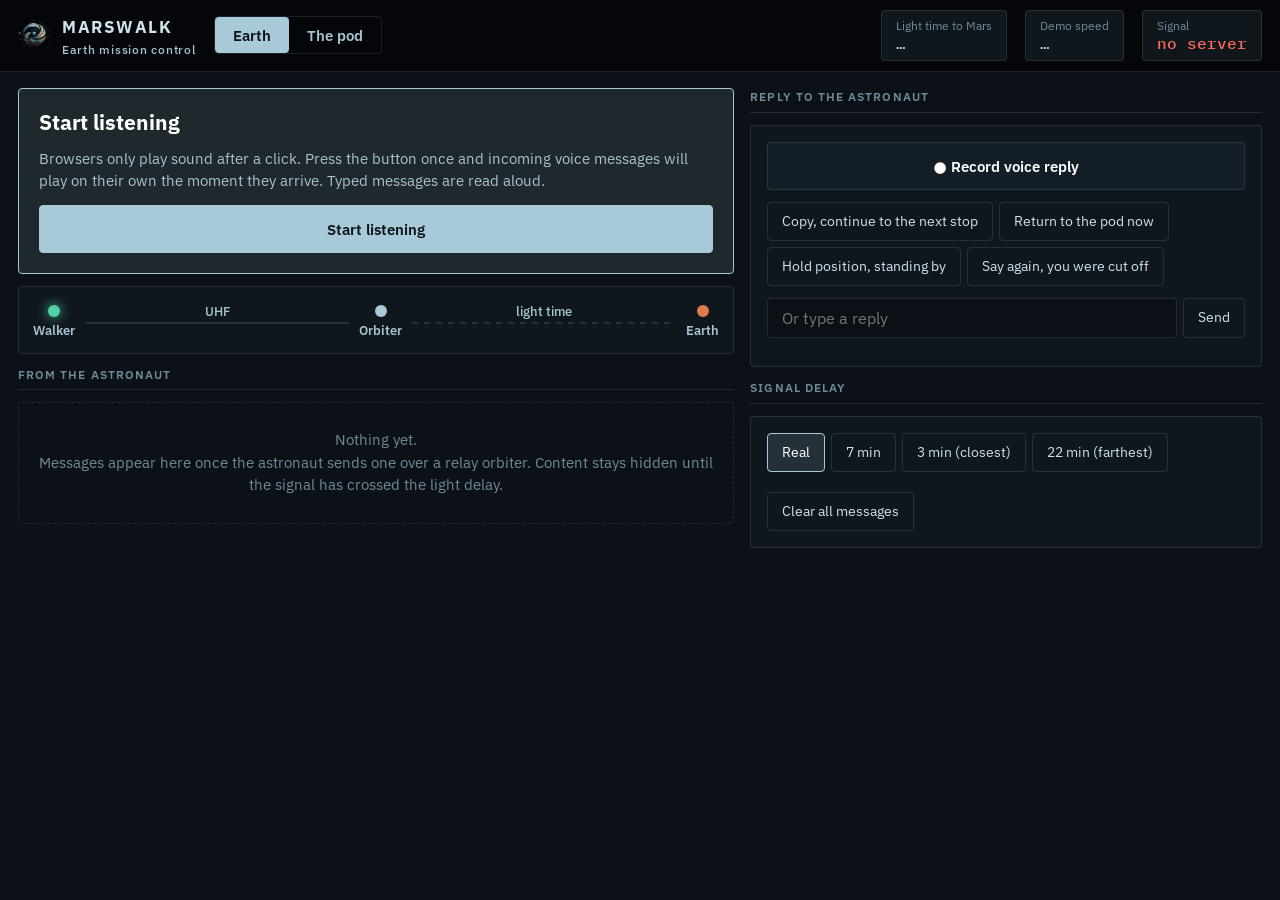
==== web/control.html @ 7aa5c260 "Add relay radio, NASA-style UI redesign, realistic 3D, branding - Radio relay with Earth light delay" ====
<!doctype html>
<html lang="en">
<head>
<meta charset="utf-8">
<meta name="viewport" content="width=device-width,initial-scale=1,viewport-fit=cover">
<meta name="theme-color" content="#0c1217">
<link rel="icon" type="image/png" href="img/brand/logo-64.png">
<title>Marswalk · Mission control</title>
<link rel="preconnect" href="https://fonts.googleapis.com">
<link rel="preconnect" href="https://fonts.gstatic.com" crossorigin>
<link rel="stylesheet" href="https://fonts.googleapis.com/css2?family=IBM+Plex+Sans:wght@400;500;600;700&family=IBM+Plex+Mono:wght@400;500&family=Cairo:wght@400;600&display=swap">
<style>
:root { --space: #0b1116; --panel: #0f171d; --card: #141e26; --line: rgba(168, 201, 215, 0.14); --ink: #FFFFFF; --text: #d0e2ea; --dim: #a8c3d1; --faint: #6f8a9a;
  --dust: #a8c9d7; --dusk: #a8c9d7; --blue: #a8c9d7; --nasa-blue: rgba(168, 201, 215, 0.17); --red: #f2674f; --ok: #4fd1a5; --bad: #ff6a5a; --warn: #ffb84d;
  --f-display: "IBM Plex Sans", "Cairo", "Segoe UI", system-ui, sans-serif; --f-body: "IBM Plex Sans", "Cairo", "Segoe UI", system-ui, sans-serif; --f-mono: "IBM Plex Mono", ui-monospace, Consolas, monospace; color-scheme: dark; }
* { box-sizing: border-box; }
html, body { margin: 0; min-height: 100%; }
body { background: var(--space); color: var(--text); font: 15px/1.5 var(--f-body); padding: 0 0 env(safe-area-inset-bottom); }
button { font: inherit; color: inherit; }
[hidden] { display: none !important; }
button:focus-visible, input:focus-visible { outline: 2px solid var(--dusk); outline-offset: 2px; }

header { display: flex; flex-wrap: wrap; align-items: center; gap: 10px 18px; padding: 14px 18px; border-bottom: 1px solid var(--line); position: sticky; top: 0; background: rgba(5, 6, 10, 0.94); backdrop-filter: blur(10px); z-index: 5; }
.brand { display: grid; line-height: 1; }
.brand b { font: 800 1.45rem var(--f-display); letter-spacing: 0.14em; text-transform: uppercase; }
.logo { width: 46px; height: 46px; border-radius: 50%; box-shadow: 0 0 0 2px var(--line); }
.brandrow { display: flex; align-items: center; gap: 12px; }
.brand span { font-size: 0.8rem; color: var(--dim); letter-spacing: 0.06em; margin-top: 5px; font-weight: 500; }
.seg { display: inline-flex; border: 1px solid var(--line); border-radius: 999px; overflow: hidden; }
.seg button { border: 0; background: transparent; padding: 8px 18px; cursor: pointer; font: 600 0.95rem var(--f-display); color: var(--dim); }
.seg button[aria-pressed="true"] { background: var(--dust); color: #0c1217; }
.stat { display: grid; line-height: 1.2; padding: 7px 14px; border: 1px solid var(--line); border-radius: 12px; background: var(--panel); }
.stat span { font-size: 0.78rem; color: var(--faint); }
.stat b { font: 500 1rem var(--f-mono); }
.spacer { flex: 1; }

main { display: grid; grid-template-columns: minmax(0, 1.4fr) minmax(0, 1fr); gap: 16px; padding: 16px 18px 40px; max-width: 1280px; margin: 0 auto; }
@media (max-width: 860px) { main { grid-template-columns: 1fr; } }
section { display: grid; gap: 12px; align-content: start; }
h2 { margin: 0; font-size: 0.8rem; font-weight: 700; letter-spacing: 0.1em; text-transform: uppercase; color: var(--dust); }
.chip, .go { border: 1px solid var(--line); background: transparent; border-radius: 999px; padding: 8px 14px; cursor: pointer; font-size: 0.88rem; }
.chip:hover { border-color: var(--faint); }
.chip[aria-pressed="true"] { border-color: var(--dust); color: #fff; background: var(--nasa-blue); }
.go { border-radius: 12px; border: 0; background: var(--blue); color: #0c1217; font: 700 1rem var(--f-display); padding: 13px 20px; box-shadow: inset 0 0 0 1px rgba(255, 255, 255, 0.18); }
.go:disabled { opacity: 0.4; cursor: default; }
.go.rec { background: var(--card); color: var(--ink); border: 1px solid var(--line); }
.go.rec.on { background: var(--red); color: #fff; border-color: var(--red); animation: pulse 1.2s ease-in-out infinite; }
@keyframes pulse { 50% { filter: brightness(1.25); } }
.chips { display: flex; flex-wrap: wrap; gap: 6px; align-items: center; }
.hint { margin: 0; font-size: 0.8rem; line-height: 1.45; color: var(--dim); }

.start { display: grid; gap: 12px; padding: 20px; border: 1px solid var(--dust); border-radius: 16px; background: rgba(168, 201, 215, 0.12); }
.start b { font: 700 1.3rem var(--f-display); color: #fff; }
.start p { margin: 0; color: var(--dim); line-height: 1.5; }

.route { display: grid; grid-template-columns: auto 1fr auto 1fr auto; align-items: center; gap: 10px; padding: 18px 14px 12px; border: 1px solid var(--line); border-radius: 14px; background: var(--panel); font-size: 0.82rem; font-weight: 600; color: var(--dim); }
.route .node { display: grid; justify-items: center; gap: 4px; }
.route .node i { width: 12px; height: 12px; border-radius: 50%; background: var(--dusk); }
.route .node.me i { background: var(--ok); box-shadow: 0 0 12px var(--ok); }
.route .node.mars i { background: #d97b4a; }
.route .line { position: relative; height: 2px; background: var(--line); }
.route .line.long { background: repeating-linear-gradient(90deg, var(--line) 0 6px, transparent 6px 12px); }
.route .line em { position: absolute; top: -20px; left: 0; right: 0; text-align: center; font-style: normal; color: var(--dust); white-space: nowrap; font-weight: 500; }

.feed { display: grid; gap: 10px; }
.card { display: grid; gap: 10px; padding: 16px; border: 1px solid var(--line); border-left-width: 4px; border-radius: 14px; background: var(--panel); }
.card.in { border-left-color: var(--dusk); }
.card.in.arrived { border-left-color: var(--ok); }
.card.out { border-left-color: var(--red); }
.card h3 { margin: 0; display: flex; justify-content: space-between; gap: 10px; font-size: 0.8rem; font-weight: 600; color: var(--dim); }
.card .body { font-size: 1.05rem; line-height: 1.4; overflow-wrap: anywhere; }
.card audio { width: 100%; }
.bar { height: 6px; border-radius: 3px; background: var(--line); overflow: hidden; }
.bar i { display: block; height: 100%; background: linear-gradient(90deg, var(--dusk), var(--ok)); transition: width 0.4s linear; }
.cd { font: 500 0.9rem var(--f-mono); color: var(--dust); }
.small { font-size: 0.82rem; color: var(--dim); }
.empty { padding: 26px 14px; text-align: center; color: var(--faint); border: 1px dashed var(--line); border-radius: 10px; line-height: 1.5; }

.compose { display: grid; gap: 12px; padding: 16px; border: 1px solid var(--line); border-radius: 14px; background: var(--panel); }
.typed { display: flex; gap: 6px; }
.typed input { flex: 1; min-width: 0; background: #0a1016; border: 1px solid var(--line); border-radius: 999px; color: var(--ink); padding: 9px 14px; font: 16px var(--f-body); }
.cfg { display: grid; gap: 10px; padding: 16px; border: 1px solid var(--line); border-radius: 14px; background: var(--panel); }

/* flat, instrument-style overrides */
.chip, .go, .seg, .seg button, .stat, .card, .compose, .cfg, .start, .route, .typed input, .empty { border-radius: 4px; }
.go { box-shadow: none; border: 1px solid var(--dust); font-size: 0.95rem; font-weight: 600; }
.brand b { font-size: 1.05rem; letter-spacing: 0.09em; }
.brand span { font-size: 0.78rem; }
h2 { font-size: 0.74rem; font-weight: 600; letter-spacing: 0.09em; color: var(--faint); padding-bottom: 6px; border-bottom: 1px solid var(--line); }
.card { border-left-width: 3px; border-radius: 0 4px 4px 0; }
.logo { width: 32px; height: 32px; box-shadow: none; }
header { padding: 10px 18px; }
.chip[aria-pressed="true"] { background: rgba(168, 201, 215, 0.14); border-color: var(--dust); color: #fff; }
.seg { border-radius: 4px; overflow: hidden; }
.seg button[aria-pressed="true"] { background: var(--dust); color: #0b1116; }
</style>
</head>
<body>
<header>
  <div class="brandrow"><img class="logo" src="img/brand/logo-96.png" alt="AirAwareNetwork" width="46" height="46"><div class="brand"><b>Marswalk</b><span id="roleName">Earth mission control</span></div></div>
  <div class="seg" role="group" aria-label="Which station is this?">
    <button type="button" data-r="earth" aria-pressed="true">Earth</button>
    <button type="button" data-r="pod" aria-pressed="false">The pod</button>
  </div>
  <div class="spacer"></div>
  <div class="stat"><span>Light time to Mars</span><b id="lt">…</b></div>
  <div class="stat"><span>Demo speed</span><b id="sp">…</b></div>
  <div class="stat"><span>Signal</span><b id="sig">…</b></div>
</header>

<main>
  <section>
    <div class="start" id="start">
      <b>Start listening</b>
      <p>Browsers only play sound after a click. Press the button once and incoming voice messages will play on their own the moment they arrive. Typed messages are read aloud.</p>
      <button type="button" class="go" id="startBtn">Start listening</button>
    </div>

    <div class="route" id="route" aria-label="Signal path">
      <div class="node me"><i></i>Walker</div><div class="line"><em>UHF</em></div>
      <div class="node"><i></i>Orbiter</div><div class="line long"><em id="routeLt">light time</em></div>
      <div class="node mars" id="endNode"><i></i>Earth</div>
    </div>

    <h2>From the astronaut</h2>
    <div class="feed" id="feed"></div>
  </section>

  <section>
    <h2>Reply to the astronaut</h2>
    <div class="compose">
      <button type="button" class="go rec" id="recBtn">● Record voice reply</button>
      <p class="hint" id="micNote" hidden></p>
      <div class="chips" id="quick"></div>
      <div class="typed"><input id="msgText" type="text" maxlength="300" placeholder="Or type a reply" autocomplete="off"><button type="button" class="chip" id="msgSend">Send</button></div>
      <p class="hint" id="replyNote"></p>
    </div>

    <h2>Signal delay</h2>
    <div class="cfg">
      <div class="chips" id="delayChips">
        <button type="button" class="chip" data-m="0" aria-pressed="true">Real</button>
        <button type="button" class="chip" data-m="7" aria-pressed="false">7 min</button>
        <button type="button" class="chip" data-m="3" aria-pressed="false">3 min (closest)</button>
        <button type="button" class="chip" data-m="22" aria-pressed="false">22 min (farthest)</button>
      </div>
      <p class="hint" id="cfgNote"></p>
      <div class="chips"><button type="button" class="chip" id="clearBtn">Clear all messages</button></div>
    </div>
  </section>
</main>

<script>
(() => {
  const $ = id => document.getElementById(id);
  const pad = n => String(n).padStart(2, "0");
  const mmss = s => { s = Math.max(0, Math.round(s)); return s >= 3600 ? `${Math.floor(s / 3600)}:${pad(Math.floor(s % 3600 / 60))}:${pad(s % 60)}` : `${pad(Math.floor(s / 60))}:${pad(s % 60)}`; };
  const S = { role: "earth", listening: false, off: 0, cfg: null, msgs: new Map(), played: new Set(), rec: null };
  try { const r = localStorage.getItem("mw_role"); if (r === "earth" || r === "pod") S.role = r; } catch (e) { /* private mode */ }
  const mic = !!(navigator.mediaDevices && navigator.mediaDevices.getUserMedia && window.MediaRecorder && window.isSecureContext);
  const QUICK = ["Copy, continue to the next stop", "Return to the pod now", "Hold position, standing by", "Say again, you were cut off"];
  const who = r => r === "earth" ? "Earth" : r === "pod" ? "The pod" : "The astronaut";

  function setRole(r) {
    S.role = r; try { localStorage.setItem("mw_role", r); } catch (e) { /* ignore */ }
    document.querySelectorAll(".seg button").forEach(b => b.setAttribute("aria-pressed", b.dataset.r === r));
    $("roleName").textContent = r === "earth" ? "Earth mission control" : "Pod · habitat station";
    $("endNode").lastChild.textContent = r === "earth" ? "Earth" : "Pod";
    S.msgs.clear(); S.after = 0; S.played.clear(); poll();
  }
  document.querySelectorAll(".seg button").forEach(b => b.onclick = () => setRole(b.dataset.r));

  $("startBtn").onclick = () => { S.listening = true; $("start").hidden = true; const u = new SpeechSynthesisUtterance("Listening."); u.volume = 0.3; window.speechSynthesis && speechSynthesis.speak(u); render(); };

  async function poll() {
    try {
      const j = await (await fetch(`/api/comms/inbox?role=${S.role}`)).json();
      S.off = j.now - Date.now() / 1000; S.cfg = j.config;
      for (const m of j.messages) S.msgs.set(m.id, { ...S.msgs.get(m.id), ...m });
      $("sig").textContent = "linked"; $("sig").style.color = "var(--ok)";
    } catch (e) { $("sig").textContent = "no server"; $("sig").style.color = "var(--bad)"; }
  }

  function play(m) {
    if (m.has_audio) new Audio(`/api/comms/audio/${m.id}?role=${S.role}`).play().catch(() => {});
    else if (m.text && window.speechSynthesis) { const u = new SpeechSynthesisUtterance(m.text); u.rate = 0.95; speechSynthesis.speak(u); }
  }

  function render() {
    const now = Date.now() / 1000 + S.off, c = S.cfg;
    if (c) {
      $("lt").textContent = S.role === "earth" ? `${c.effective_min.toFixed(1)} min${c.override_min ? " (demo)" : ""}` : "none (same ground)";
      $("sp").textContent = `×${c.speed}`;
      $("routeLt").textContent = S.role === "earth" ? `${c.effective_min.toFixed(1)} light-min` : "local";
      $("cfgNote").textContent = `Real value from ${c.source}: ${c.real_min ? c.real_min.toFixed(1) : "?"} min one way, right now. It swings between about 3 and 22 minutes over two years. The astronaut app sets the demo speed, which compresses this delay: at ×${c.speed} it takes ${Math.max(1, Math.round(c.effective_min * 60 / c.speed))} s.`;
      document.querySelectorAll("#delayChips .chip").forEach(b => b.setAttribute("aria-pressed", +b.dataset.m === (c.override_min || 0)));
      $("replyNote").textContent = S.role === "earth"
        ? `A reply takes ${c.effective_min.toFixed(1)} light-minutes to reach Mars orbit, then waits there until the astronaut's next relay pass.`
        : "A reply from the pod has no light delay, but still waits for the astronaut's next relay pass.";
    }
    const list = [...S.msgs.values()].sort((a, b) => b.id - a.id), html = [];
    for (const m of list) {
      const rem = Math.max(0, m.arrive - now), total = Math.max(0.5, m.arrive - m.sent), pct = Math.min(100, (1 - rem / total) * 100);
      if (!m.mine) {
        const arrived = m.status === "arrived";
        if (arrived && S.listening && !S.played.has(m.id)) { S.played.add(m.id); play(m); }
        if (arrived && !S.listening) S.played.add(m.id);
        html.push(`<div class="card in ${arrived ? "arrived" : ""}"><h3><span>From the astronaut${m.via ? ` · relayed by ${m.via}` : ""}</span><span>${arrived ? "received" : "signal in flight"}</span></h3>` +
          (arrived ? `<div class="body">${m.has_audio ? `<audio controls src="/api/comms/audio/${m.id}?role=${S.role}"></audio>` : ""}${m.text ? m.text : (m.has_audio ? "" : "(voice message)")}</div>`
            : `<div class="bar"><i style="width:${pct}%"></i></div><div class="cd">arrives in ${mmss(rem * m.speed)} of light time · ${Math.ceil(rem)} s real</div><div class="small">${m.kind === "voice" ? "Voice message" : "Text message"} · content hidden until it arrives</div>`) + `</div>`);
      } else {
        const st = m.delivered ? "Delivered to the astronaut" : m.status === "in_flight" ? `On its way to Mars orbit · ${mmss(rem * m.speed)} of light time left (${Math.ceil(rem)} s real)` : "Waiting at the orbiter for the astronaut's next pass";
        html.push(`<div class="card out"><h3><span>Your reply</span><span>${m.delivered ? "delivered" : m.status === "in_flight" ? "in flight" : "waiting for a pass"}</span></h3><div class="body">${m.kind === "voice" ? "Voice message" : m.text}</div>` +
          (m.status === "in_flight" ? `<div class="bar"><i style="width:${pct}%"></i></div>` : "") + `<div class="small">${st}</div></div>`);
      }
    }
    $("feed").innerHTML = html.join("") || `<div class="empty">Nothing yet.<br>Messages appear here once the astronaut sends one over a relay orbiter. Content stays hidden until the signal has crossed the light delay.</div>`;
  }

  async function send(body) {
    const r = await fetch("/api/comms/send", { method: "POST", headers: { "Content-Type": "application/json" }, body: JSON.stringify({ sender: S.role, to: "astronaut", speed: S.cfg ? S.cfg.speed : null, ...body }) });
    if (r.ok) poll(); else alert((await r.json()).detail || "Could not send");
  }
  $("quick").innerHTML = QUICK.map(t => `<button type="button" class="chip">${t}</button>`).join("");
  $("quick").onclick = e => { const b = e.target.closest("button"); if (b) send({ kind: "text", text: b.textContent }); };
  const sendTyped = () => { const t = $("msgText").value.trim(); if (t) { $("msgText").value = ""; send({ kind: "text", text: t }); } };
  $("msgSend").onclick = sendTyped; $("msgText").addEventListener("keydown", e => { if (e.key === "Enter") sendTyped(); });
  document.querySelectorAll("#delayChips .chip").forEach(b => b.onclick = async () => {
    await fetch("/api/comms/config", { method: "POST", headers: { "Content-Type": "application/json" }, body: JSON.stringify({ override_min: +b.dataset.m || null, set_override: true }) }); poll();
  });
  $("clearBtn").onclick = async () => { await fetch("/api/comms/clear", { method: "POST" }); S.msgs.clear(); S.played.clear(); render(); };

  if (!mic) { $("recBtn").hidden = true; $("micNote").hidden = false; $("micNote").textContent = window.isSecureContext ? "This browser cannot record audio." : "Voice recording needs https or localhost. Use the buttons or type a reply: it is read aloud on the walker's side."; }
  $("recBtn").onclick = async () => {
    if (S.rec) { S.rec.stop(); return; }
    let stream; try { stream = await navigator.mediaDevices.getUserMedia({ audio: true }); } catch (e) { return alert("Microphone blocked. Allow it for this page."); }
    const mr = new MediaRecorder(stream), chunks = [], t0 = Date.now();
    mr.ondataavailable = e => chunks.push(e.data);
    mr.onstop = async () => {
      stream.getTracks().forEach(t => t.stop()); clearTimeout(S.recT); S.rec = null; $("recBtn").classList.remove("on"); $("recBtn").textContent = "● Record voice reply";
      const blob = new Blob(chunks, { type: mr.mimeType || "audio/webm" });
      if (blob.size > 1.4e6) return alert("Too long. Keep it under about 30 seconds.");
      const b64 = await new Promise(res => { const fr = new FileReader(); fr.onload = () => res(String(fr.result).split(",")[1]); fr.readAsDataURL(blob); });
      send({ kind: "voice", audio_b64: b64, mime: blob.type, secs: (Date.now() - t0) / 1000 });
    };
    mr.start(); S.rec = mr; $("recBtn").classList.add("on"); $("recBtn").textContent = "■ Stop and send"; S.recT = setTimeout(() => mr.state === "recording" && mr.stop(), 30000);
  };

  setRole(S.role);
  setInterval(poll, 1000); setInterval(render, 250);
})();
</script>
</body>
</html>
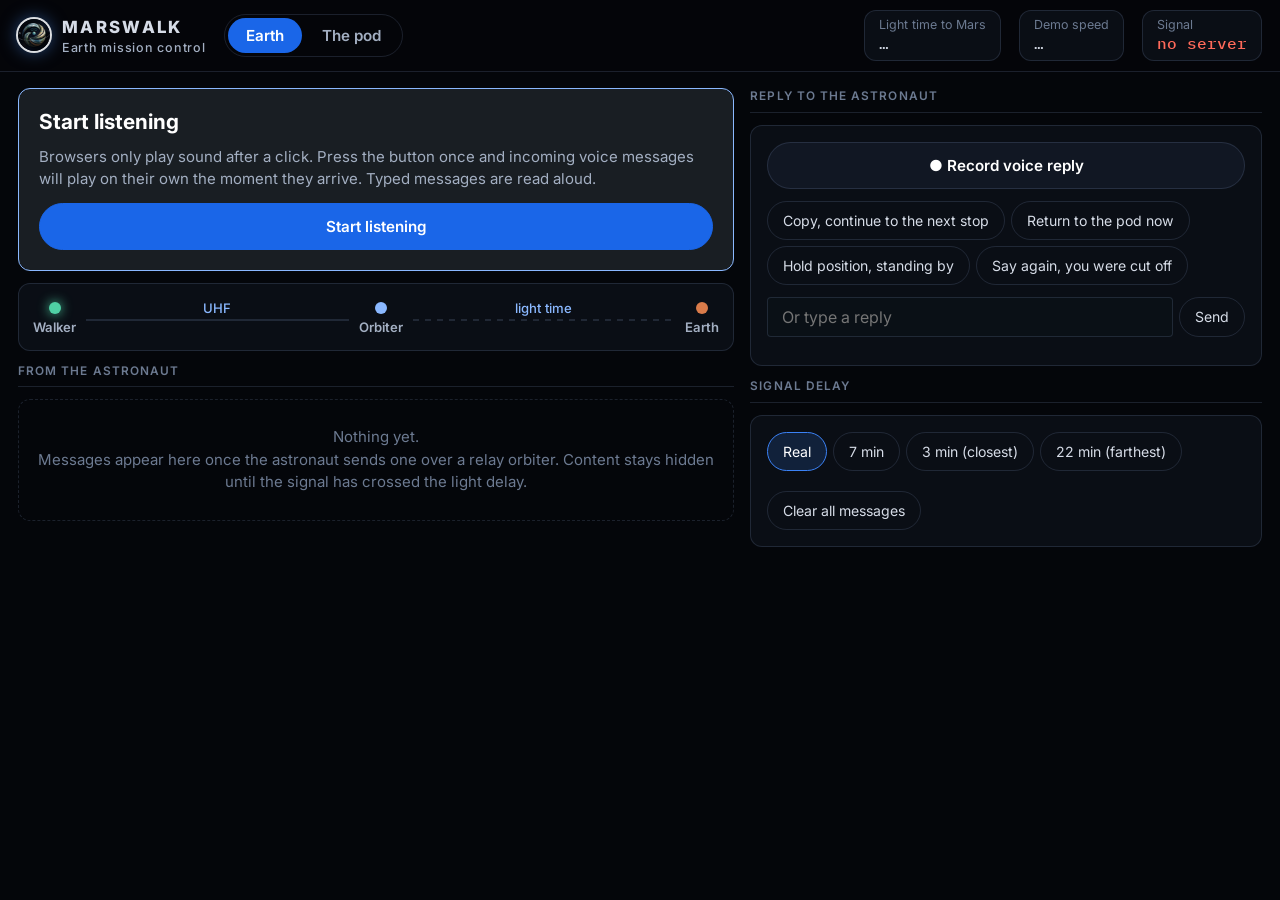
==== commit a2acc733: "Redesign UI: space-black + NASA blue palette, roomier layout, quiet notifications - One notification" ====
--- a/web/control.html
+++ b/web/control.html
@@ -8,11 +8,11 @@
 <title>Marswalk · Mission control</title>
 <link rel="preconnect" href="https://fonts.googleapis.com">
 <link rel="preconnect" href="https://fonts.gstatic.com" crossorigin>
-<link rel="stylesheet" href="https://fonts.googleapis.com/css2?family=IBM+Plex+Sans:wght@400;500;600;700&family=IBM+Plex+Mono:wght@400;500&family=Cairo:wght@400;600&display=swap">
+<link rel="stylesheet" href="https://fonts.googleapis.com/css2?family=Inter:wght@400;500;600;700&family=IBM+Plex+Mono:wght@400;500&family=Cairo:wght@400;600&display=swap">
 <style>
-:root { --space: #0b1116; --panel: #0f171d; --card: #141e26; --line: rgba(168, 201, 215, 0.14); --ink: #FFFFFF; --text: #d0e2ea; --dim: #a8c3d1; --faint: #6f8a9a;
-  --dust: #a8c9d7; --dusk: #a8c9d7; --blue: #a8c9d7; --nasa-blue: rgba(168, 201, 215, 0.17); --red: #f2674f; --ok: #4fd1a5; --bad: #ff6a5a; --warn: #ffb84d;
-  --f-display: "IBM Plex Sans", "Cairo", "Segoe UI", system-ui, sans-serif; --f-body: "IBM Plex Sans", "Cairo", "Segoe UI", system-ui, sans-serif; --f-mono: "IBM Plex Mono", ui-monospace, Consolas, monospace; color-scheme: dark; }
+:root { --space: #04060a; --panel: #0a0e15; --card: #111723; --line: rgba(150, 175, 220, 0.16); --ink: #FFFFFF; --text: #d6dce7; --dim: #a3afc2; --faint: #6c7a91;
+  --dust: #8ab8ff; --dusk: #8ab8ff; --blue: #8ab8ff; --nasa-blue: rgba(59, 130, 246, 0.2); --red: #fc3d21; --ok: #4fd1a5; --bad: #ff6a5a; --warn: #ffb84d;
+  --f-display: "Inter", "Cairo", "Segoe UI", system-ui, sans-serif; --f-body: "Inter", "Cairo", "Segoe UI", system-ui, sans-serif; --f-mono: "IBM Plex Mono", ui-monospace, Consolas, monospace; color-scheme: dark; }
 * { box-sizing: border-box; }
 html, body { margin: 0; min-height: 100%; }
 body { background: var(--space); color: var(--text); font: 15px/1.5 var(--f-body); padding: 0 0 env(safe-area-inset-bottom); }
@@ -93,11 +93,23 @@
 .chip[aria-pressed="true"] { background: rgba(168, 201, 215, 0.14); border-color: var(--dust); color: #fff; }
 .seg { border-radius: 4px; overflow: hidden; }
 .seg button[aria-pressed="true"] { background: var(--dust); color: #0b1116; }
+
+/* 2026-11 palette: space black, NASA blue actions, visible team logo */
+.logo { background: #0b1220; border-radius: 50%; box-shadow: 0 0 0 2px rgba(255, 255, 255, 0.85), 0 0 18px rgba(80, 150, 255, 0.55) !important; }
+.brand b { letter-spacing: 0.14em; }
+.chip, .go { border-radius: 999px; }
+.chip { padding: 8px 15px; }
+.chip[aria-pressed="true"] { background: rgba(59, 130, 246, 0.16); border-color: #3b82f6; color: #fff; }
+.seg { border-radius: 999px; padding: 3px; gap: 2px; }
+.seg button { border-radius: 999px; }
+.seg button[aria-pressed="true"] { background: #1a66e8; color: #fff; }
+.go { background: #1a66e8; color: #fff; border-color: #1a66e8; }
+.card, .panel, .readout, .place, .stat, .compose, .cfg, .start, .route, .empty { border-radius: 12px; }
 </style>
 </head>
 <body>
 <header>
-  <div class="brandrow"><img class="logo" src="img/brand/logo-96.png" alt="AirAwareNetwork" width="46" height="46"><div class="brand"><b>Marswalk</b><span id="roleName">Earth mission control</span></div></div>
+  <div class="brandrow"><img class="logo" src="img/brand/logo-192.png" alt="AirAwareNetwork" width="46" height="46"><div class="brand"><b>Marswalk</b><span id="roleName">Earth mission control</span></div></div>
   <div class="seg" role="group" aria-label="Which station is this?">
     <button type="button" data-r="earth" aria-pressed="true">Earth</button>
     <button type="button" data-r="pod" aria-pressed="false">The pod</button>
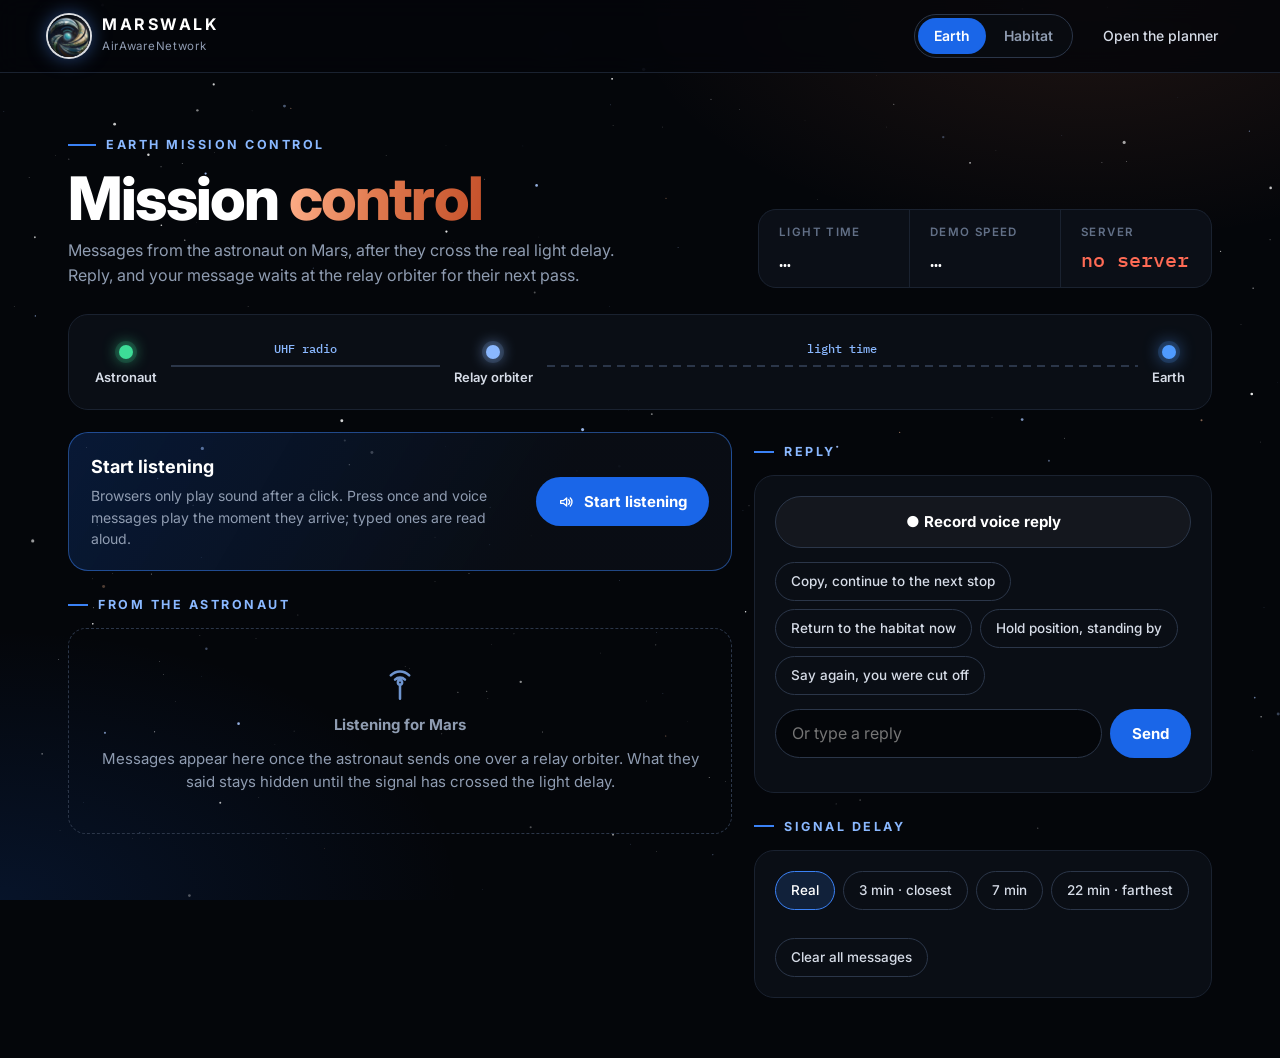
==== commit 693005f3: "Mission control redesigned in the homepage's style: starfield, telemetry tiles, live signal path, ro" ====
--- a/web/control.html
+++ b/web/control.html
@@ -3,166 +3,208 @@
 <head>
 <meta charset="utf-8">
 <meta name="viewport" content="width=device-width,initial-scale=1,viewport-fit=cover">
-<meta name="theme-color" content="#0c1217">
+<meta name="theme-color" content="#04060a">
 <link rel="icon" type="image/png" href="img/brand/logo-64.png">
 <title>Marswalk · Mission control</title>
 <link rel="preconnect" href="https://fonts.googleapis.com">
 <link rel="preconnect" href="https://fonts.gstatic.com" crossorigin>
 <link rel="stylesheet" href="https://fonts.googleapis.com/css2?family=Inter:wght@400;500;600;700&family=IBM+Plex+Mono:wght@400;500&family=Cairo:wght@400;600&display=swap">
 <style>
-:root { --space: #04060a; --panel: #0a0e15; --card: #111723; --line: rgba(150, 175, 220, 0.16); --ink: #FFFFFF; --text: #d6dce7; --dim: #a3afc2; --faint: #6c7a91;
-  --dust: #8ab8ff; --dusk: #8ab8ff; --blue: #8ab8ff; --nasa-blue: rgba(59, 130, 246, 0.2); --red: #fc3d21; --ok: #4fd1a5; --bad: #ff6a5a; --warn: #ffb84d;
-  --f-display: "Inter", "Cairo", "Segoe UI", system-ui, sans-serif; --f-body: "Inter", "Cairo", "Segoe UI", system-ui, sans-serif; --f-mono: "IBM Plex Mono", ui-monospace, Consolas, monospace; color-scheme: dark; }
+:root {
+  --bg: #04060a; --panel: #0a0e15; --surface: #111723; --line: #1a2230; --line-2: #2b3649;
+  --ink: #ffffff; --text: #d6dce7; --dim: #8f9cb1; --faint: #627087;
+  --blue: #1a66e8; --blue-hi: #3b82f6; --accent: #8ab8ff; --mars: #ff9a6b; --mars-2: #e07a4f; --ok: #3ddc97; --bad: #ff6b55; --warn: #f2b84b;
+  --f-body: "Inter", "Cairo", system-ui, -apple-system, "Segoe UI", sans-serif; --f-mono: "IBM Plex Mono", ui-monospace, Consolas, monospace;
+  color-scheme: dark;
+}
 * { box-sizing: border-box; }
 html, body { margin: 0; min-height: 100%; }
-body { background: var(--space); color: var(--text); font: 15px/1.5 var(--f-body); padding: 0 0 env(safe-area-inset-bottom); }
-button { font: inherit; color: inherit; }
+body { background: radial-gradient(ellipse 60% 45% at 85% 0%, rgba(224, 122, 79, 0.12), transparent 60%), radial-gradient(ellipse 60% 50% at 0% 100%, rgba(26, 102, 232, 0.14), transparent 60%), var(--bg); background-attachment: fixed; color: var(--text); font: 15px/1.55 var(--f-body); -webkit-text-size-adjust: 100%; padding-bottom: env(safe-area-inset-bottom); }
+#sky { position: fixed; inset: 0; width: 100%; height: 100%; z-index: -1; pointer-events: none; }
+button { font: inherit; color: inherit; cursor: pointer; }
+a { color: inherit; }
 [hidden] { display: none !important; }
-button:focus-visible, input:focus-visible { outline: 2px solid var(--dusk); outline-offset: 2px; }
-
-header { display: flex; flex-wrap: wrap; align-items: center; gap: 10px 18px; padding: 14px 18px; border-bottom: 1px solid var(--line); position: sticky; top: 0; background: rgba(5, 6, 10, 0.94); backdrop-filter: blur(10px); z-index: 5; }
-.brand { display: grid; line-height: 1; }
-.brand b { font: 800 1.45rem var(--f-display); letter-spacing: 0.14em; text-transform: uppercase; }
-.logo { width: 46px; height: 46px; border-radius: 50%; box-shadow: 0 0 0 2px var(--line); }
-.brandrow { display: flex; align-items: center; gap: 12px; }
-.brand span { font-size: 0.8rem; color: var(--dim); letter-spacing: 0.06em; margin-top: 5px; font-weight: 500; }
-.seg { display: inline-flex; border: 1px solid var(--line); border-radius: 999px; overflow: hidden; }
-.seg button { border: 0; background: transparent; padding: 8px 18px; cursor: pointer; font: 600 0.95rem var(--f-display); color: var(--dim); }
-.seg button[aria-pressed="true"] { background: var(--dust); color: #0c1217; }
-.stat { display: grid; line-height: 1.2; padding: 7px 14px; border: 1px solid var(--line); border-radius: 12px; background: var(--panel); }
-.stat span { font-size: 0.78rem; color: var(--faint); }
-.stat b { font: 500 1rem var(--f-mono); }
-.spacer { flex: 1; }
-
-main { display: grid; grid-template-columns: minmax(0, 1.4fr) minmax(0, 1fr); gap: 16px; padding: 16px 18px 40px; max-width: 1280px; margin: 0 auto; }
-@media (max-width: 860px) { main { grid-template-columns: 1fr; } }
-section { display: grid; gap: 12px; align-content: start; }
-h2 { margin: 0; font-size: 0.8rem; font-weight: 700; letter-spacing: 0.1em; text-transform: uppercase; color: var(--dust); }
-.chip, .go { border: 1px solid var(--line); background: transparent; border-radius: 999px; padding: 8px 14px; cursor: pointer; font-size: 0.88rem; }
-.chip:hover { border-color: var(--faint); }
-.chip[aria-pressed="true"] { border-color: var(--dust); color: #fff; background: var(--nasa-blue); }
-.go { border-radius: 12px; border: 0; background: var(--blue); color: #0c1217; font: 700 1rem var(--f-display); padding: 13px 20px; box-shadow: inset 0 0 0 1px rgba(255, 255, 255, 0.18); }
-.go:disabled { opacity: 0.4; cursor: default; }
-.go.rec { background: var(--card); color: var(--ink); border: 1px solid var(--line); }
-.go.rec.on { background: var(--red); color: #fff; border-color: var(--red); animation: pulse 1.2s ease-in-out infinite; }
-@keyframes pulse { 50% { filter: brightness(1.25); } }
-.chips { display: flex; flex-wrap: wrap; gap: 6px; align-items: center; }
-.hint { margin: 0; font-size: 0.8rem; line-height: 1.45; color: var(--dim); }
-
-.start { display: grid; gap: 12px; padding: 20px; border: 1px solid var(--dust); border-radius: 16px; background: rgba(168, 201, 215, 0.12); }
-.start b { font: 700 1.3rem var(--f-display); color: #fff; }
-.start p { margin: 0; color: var(--dim); line-height: 1.5; }
-
-.route { display: grid; grid-template-columns: auto 1fr auto 1fr auto; align-items: center; gap: 10px; padding: 18px 14px 12px; border: 1px solid var(--line); border-radius: 14px; background: var(--panel); font-size: 0.82rem; font-weight: 600; color: var(--dim); }
-.route .node { display: grid; justify-items: center; gap: 4px; }
-.route .node i { width: 12px; height: 12px; border-radius: 50%; background: var(--dusk); }
-.route .node.me i { background: var(--ok); box-shadow: 0 0 12px var(--ok); }
-.route .node.mars i { background: #d97b4a; }
-.route .line { position: relative; height: 2px; background: var(--line); }
-.route .line.long { background: repeating-linear-gradient(90deg, var(--line) 0 6px, transparent 6px 12px); }
-.route .line em { position: absolute; top: -20px; left: 0; right: 0; text-align: center; font-style: normal; color: var(--dust); white-space: nowrap; font-weight: 500; }
-
-.feed { display: grid; gap: 10px; }
-.card { display: grid; gap: 10px; padding: 16px; border: 1px solid var(--line); border-left-width: 4px; border-radius: 14px; background: var(--panel); }
-.card.in { border-left-color: var(--dusk); }
-.card.in.arrived { border-left-color: var(--ok); }
-.card.out { border-left-color: var(--red); }
-.card h3 { margin: 0; display: flex; justify-content: space-between; gap: 10px; font-size: 0.8rem; font-weight: 600; color: var(--dim); }
-.card .body { font-size: 1.05rem; line-height: 1.4; overflow-wrap: anywhere; }
-.card audio { width: 100%; }
+:focus-visible { outline: 2px solid var(--accent); outline-offset: 3px; }
+
+/* ---------- top bar (as on the homepage) ---------- */
+.top { position: sticky; top: 0; z-index: 10; display: flex; align-items: center; gap: 16px; padding: 14px clamp(16px, 4vw, 48px); background: rgba(4, 6, 10, 0.82); backdrop-filter: blur(12px); -webkit-backdrop-filter: blur(12px); border-bottom: 1px solid var(--line); }
+.brand { display: flex; align-items: center; gap: 12px; text-decoration: none; }
+.brand img { width: 42px; height: 42px; border-radius: 50%; box-shadow: 0 0 0 2px rgba(255, 255, 255, 0.85), 0 0 20px rgba(80, 150, 255, 0.55); }
+.brand b { display: block; font-size: 16px; letter-spacing: 0.16em; text-transform: uppercase; color: var(--ink); line-height: 1.15; }
+.brand small { font-size: 11.5px; letter-spacing: 0.06em; color: var(--dim); }
+.seg { display: inline-flex; gap: 2px; padding: 3px; border: 1px solid var(--line-2); border-radius: 999px; background: rgba(10, 14, 21, 0.6); margin-left: auto; }
+.seg button { padding: 7px 16px; border: 0; border-radius: 999px; background: transparent; color: var(--dim); font-size: 14px; font-weight: 600; }
+.seg button:hover { color: var(--ink); }
+.seg button[aria-pressed="true"] { background: var(--blue); color: #fff; }
+.toplink { padding: 8px 14px; border-radius: 999px; text-decoration: none; font-size: 14px; font-weight: 500; }
+.toplink:hover { background: rgba(255, 255, 255, 0.06); color: var(--ink); }
+
+/* ---------- heading and telemetry ---------- */
+.wrap { width: min(1240px, 100%); margin: 0 auto; padding: 0 clamp(16px, 4vw, 48px); }
+.head { display: grid; grid-template-columns: minmax(0, 1fr) auto; align-items: end; gap: 24px 40px; padding: clamp(28px, 5vw, 56px) 0 26px; }
+.eyebrow { display: inline-flex; align-items: center; gap: 10px; font-size: 12.5px; font-weight: 700; letter-spacing: 0.2em; text-transform: uppercase; color: var(--accent); }
+.eyebrow::before { content: ""; width: 28px; height: 2px; background: var(--blue-hi); }
+h1 { margin: 14px 0 10px; font-size: clamp(34px, 5vw, 60px); line-height: 1; letter-spacing: -0.03em; font-weight: 800; color: var(--ink); }
+h1 em { font-style: normal; background: linear-gradient(100deg, #ffb08a, var(--mars-2) 45%, #c4502a); -webkit-background-clip: text; background-clip: text; color: transparent; }
+.lede { margin: 0; max-width: 560px; color: var(--dim); font-size: 16px; }
+.stats { display: grid; grid-template-columns: repeat(3, minmax(0, auto)); gap: 1px; background: var(--line); border: 1px solid var(--line); border-radius: 18px; overflow: hidden; }
+.stat { display: grid; gap: 4px; padding: 14px 20px; background: rgba(10, 14, 21, 0.92); min-width: 150px; }
+.stat span { font-size: 11.5px; font-weight: 600; letter-spacing: 0.12em; text-transform: uppercase; color: var(--faint); }
+.stat b { font: 500 20px var(--f-mono); color: var(--ink); font-variant-numeric: tabular-nums; white-space: nowrap; }
+
+/* ---------- signal path: walker, relay orbiter, then the long light-time leg ---------- */
+.route { position: relative; display: grid; grid-template-columns: auto 1fr auto 2.2fr auto; align-items: center; gap: 14px; padding: 30px 26px 22px; border: 1px solid var(--line); border-radius: 20px; background: var(--panel); }
+.route .node { display: grid; justify-items: center; gap: 8px; font-size: 13px; font-weight: 600; color: var(--text); }
+.route .node i { width: 14px; height: 14px; border-radius: 50%; background: var(--accent); box-shadow: 0 0 0 4px rgba(138, 184, 255, 0.15), 0 0 16px var(--accent); }
+.route .node.me i { background: var(--ok); box-shadow: 0 0 0 4px rgba(61, 220, 151, 0.15), 0 0 16px var(--ok); }
+.route .node.mars i { background: #4f9bff; box-shadow: 0 0 0 4px rgba(79, 155, 255, 0.18), 0 0 18px #4f9bff; }
+.route .line { position: relative; height: 2px; background: var(--line-2); overflow: visible; }
+.route .line.long { background: repeating-linear-gradient(90deg, var(--line-2) 0 8px, transparent 8px 14px); }
+.route .line em { position: absolute; top: -24px; left: 0; right: 0; text-align: center; font: 500 12px var(--f-mono); font-style: normal; color: var(--accent); white-space: nowrap; }
+.route .line::after { content: ""; position: absolute; top: -3px; left: 0; width: 8px; height: 8px; border-radius: 50%; background: var(--mars); box-shadow: 0 0 12px var(--mars); opacity: 0; }
+.route.live .line::after { animation: travel 2.6s linear infinite; }
+.route.live .line.long::after { animation-duration: 5s; }
+@keyframes travel { 0% { left: 0; opacity: 0; } 10% { opacity: 1; } 90% { opacity: 1; } 100% { left: calc(100% - 8px); opacity: 0; } }
+
+/* ---------- two columns ---------- */
+main { display: grid; grid-template-columns: minmax(0, 1.45fr) minmax(0, 1fr); gap: 22px; padding: 22px 0 60px; }
+section { display: grid; gap: 14px; align-content: start; }
+h2 { margin: 10px 0 0; display: flex; align-items: center; gap: 10px; font-size: 12.5px; font-weight: 700; letter-spacing: 0.2em; text-transform: uppercase; color: var(--accent); }
+h2::before { content: ""; width: 20px; height: 2px; background: var(--blue-hi); }
+
+.listen { display: flex; flex-wrap: wrap; align-items: center; gap: 14px 20px; padding: 20px 22px; border-radius: 20px; border: 1px solid rgba(59, 130, 246, 0.5); background: linear-gradient(120deg, rgba(26, 102, 232, 0.2), rgba(10, 14, 21, 0.9) 70%); }
+.listen div { flex: 1; min-width: 220px; }
+.listen b { display: block; font-size: 18px; color: var(--ink); }
+.listen p { margin: 4px 0 0; color: var(--dim); font-size: 14px; }
+
+.go { display: inline-flex; align-items: center; justify-content: center; gap: 10px; padding: 13px 22px; border: 0; border-radius: 999px; background: var(--blue); color: #fff; font-size: 15px; font-weight: 700; transition: background 0.2s, transform 0.2s, box-shadow 0.2s; }
+.go:hover { background: var(--blue-hi); transform: translateY(-1px); box-shadow: 0 12px 34px -12px var(--blue-hi); }
+.go:disabled { opacity: 0.4; cursor: default; transform: none; box-shadow: none; }
+.go.rec { width: 100%; background: rgba(255, 255, 255, 0.04); border: 1px solid var(--line-2); color: var(--ink); }
+.go.rec:hover { border-color: var(--bad); background: rgba(255, 107, 85, 0.08); box-shadow: none; }
+.go.rec.on { background: var(--bad); border-color: var(--bad); color: #fff; animation: pulse 1.2s ease-in-out infinite; }
+@keyframes pulse { 50% { box-shadow: 0 0 0 6px rgba(255, 107, 85, 0.25); } }
+.chip { padding: 8px 15px; border: 1px solid var(--line-2); border-radius: 999px; background: transparent; font-size: 13.5px; font-weight: 500; color: var(--text); transition: border-color 0.2s, color 0.2s; }
+.chip:hover { border-color: var(--accent); color: var(--ink); }
+.chip[aria-pressed="true"] { border-color: var(--blue-hi); background: rgba(59, 130, 246, 0.16); color: #fff; }
+.chips { display: flex; flex-wrap: wrap; gap: 8px; align-items: center; }
+.hint { margin: 0; font-size: 13px; line-height: 1.55; color: var(--dim); }
+
+.feed { display: grid; gap: 12px; }
+.card { position: relative; display: grid; gap: 10px; padding: 18px 20px; border: 1px solid var(--line); border-radius: 18px; background: var(--panel); overflow: hidden; }
+.card::before { content: ""; position: absolute; left: 0; top: 0; bottom: 0; width: 3px; background: var(--accent); }
+.card.in.arrived::before { background: var(--ok); }
+.card.out::before { background: var(--mars); }
+.card h3 { margin: 0; display: flex; justify-content: space-between; gap: 10px; font-size: 12px; font-weight: 600; letter-spacing: 0.06em; color: var(--dim); }
+.card h3 span:last-child { padding: 2px 9px; border-radius: 999px; background: rgba(255, 255, 255, 0.06); font: 500 11.5px var(--f-mono); letter-spacing: 0.02em; color: var(--text); white-space: nowrap; }
+.card.in.arrived h3 span:last-child { background: rgba(61, 220, 151, 0.14); color: var(--ok); }
+.card .body { font-size: 17px; line-height: 1.45; color: var(--ink); overflow-wrap: anywhere; }
+.card audio { width: 100%; margin-bottom: 4px; }
 .bar { height: 6px; border-radius: 3px; background: var(--line); overflow: hidden; }
-.bar i { display: block; height: 100%; background: linear-gradient(90deg, var(--dusk), var(--ok)); transition: width 0.4s linear; }
-.cd { font: 500 0.9rem var(--f-mono); color: var(--dust); }
-.small { font-size: 0.82rem; color: var(--dim); }
-.empty { padding: 26px 14px; text-align: center; color: var(--faint); border: 1px dashed var(--line); border-radius: 10px; line-height: 1.5; }
-
-.compose { display: grid; gap: 12px; padding: 16px; border: 1px solid var(--line); border-radius: 14px; background: var(--panel); }
-.typed { display: flex; gap: 6px; }
-.typed input { flex: 1; min-width: 0; background: #0a1016; border: 1px solid var(--line); border-radius: 999px; color: var(--ink); padding: 9px 14px; font: 16px var(--f-body); }
-.cfg { display: grid; gap: 10px; padding: 16px; border: 1px solid var(--line); border-radius: 14px; background: var(--panel); }
-
-/* flat, instrument-style overrides */
-.chip, .go, .seg, .seg button, .stat, .card, .compose, .cfg, .start, .route, .typed input, .empty { border-radius: 4px; }
-.go { box-shadow: none; border: 1px solid var(--dust); font-size: 0.95rem; font-weight: 600; }
-.brand b { font-size: 1.05rem; letter-spacing: 0.09em; }
-.brand span { font-size: 0.78rem; }
-h2 { font-size: 0.74rem; font-weight: 600; letter-spacing: 0.09em; color: var(--faint); padding-bottom: 6px; border-bottom: 1px solid var(--line); }
-.card { border-left-width: 3px; border-radius: 0 4px 4px 0; }
-.logo { width: 32px; height: 32px; box-shadow: none; }
-header { padding: 10px 18px; }
-.chip[aria-pressed="true"] { background: rgba(168, 201, 215, 0.14); border-color: var(--dust); color: #fff; }
-.seg { border-radius: 4px; overflow: hidden; }
-.seg button[aria-pressed="true"] { background: var(--dust); color: #0b1116; }
-
-/* 2026-11 palette: space black, NASA blue actions, visible team logo */
-.logo { background: #0b1220; border-radius: 50%; box-shadow: 0 0 0 2px rgba(255, 255, 255, 0.85), 0 0 18px rgba(80, 150, 255, 0.55) !important; }
-.brand b { letter-spacing: 0.14em; }
-.chip, .go { border-radius: 999px; }
-.chip { padding: 8px 15px; }
-.chip[aria-pressed="true"] { background: rgba(59, 130, 246, 0.16); border-color: #3b82f6; color: #fff; }
-.seg { border-radius: 999px; padding: 3px; gap: 2px; }
-.seg button { border-radius: 999px; }
-.seg button[aria-pressed="true"] { background: #1a66e8; color: #fff; }
-.go { background: #1a66e8; color: #fff; border-color: #1a66e8; }
-.card, .panel, .readout, .place, .stat, .compose, .cfg, .start, .route, .empty { border-radius: 12px; }
+.bar i { display: block; height: 100%; border-radius: 3px; background: linear-gradient(90deg, var(--blue-hi), var(--accent)); box-shadow: 0 0 10px var(--blue-hi); transition: width 0.4s linear; }
+.cd { font: 500 14px var(--f-mono); color: var(--accent); font-variant-numeric: tabular-nums; }
+.small { font-size: 13px; color: var(--dim); }
+.empty { display: grid; justify-items: center; gap: 10px; padding: 40px 20px; text-align: center; color: var(--dim); border: 1px dashed var(--line-2); border-radius: 18px; line-height: 1.55; }
+.empty svg { width: 34px; height: 34px; color: var(--accent); opacity: 0.8; }
+
+.box { display: grid; gap: 14px; padding: 20px; border: 1px solid var(--line); border-radius: 20px; background: var(--panel); }
+.typed { display: flex; gap: 8px; }
+.typed input { flex: 1; min-width: 0; padding: 11px 16px; border: 1px solid var(--line-2); border-radius: 999px; background: var(--bg); color: var(--ink); font: 16px var(--f-body); }
+.typed input:focus { border-color: var(--accent); outline: none; }
+
+@media (max-width: 900px) {
+  .head { grid-template-columns: 1fr; }
+  .stats { grid-template-columns: repeat(3, minmax(0, 1fr)); }
+  .stat { min-width: 0; padding: 12px 14px; }
+  .stat b { font-size: 16px; }
+  main { grid-template-columns: 1fr; }
+}
+@media (max-width: 600px) {
+  .top { position: static; gap: 10px; flex-wrap: wrap; padding: 12px 16px; }
+  .toplink { display: none; }
+  .brand img { width: 36px; height: 36px; }
+  .stat span { font-size: 10px; letter-spacing: 0.08em; }
+  .stat b { font-size: 14px; }
+  .route { grid-template-columns: auto 1fr auto 1.4fr auto; padding: 28px 14px 18px; gap: 8px; }
+  .route .node { font-size: 12px; }
+}
+@media (prefers-reduced-motion: reduce) { .route.live .line::after, .go.rec.on { animation: none; } }
 </style>
 </head>
 <body>
-<header>
-  <div class="brandrow"><img class="logo" src="img/brand/logo-192.png" alt="AirAwareNetwork" width="46" height="46"><div class="brand"><b>Marswalk</b><span id="roleName">Earth mission control</span></div></div>
+<canvas id="sky" aria-hidden="true"></canvas>
+<header class="top">
+  <a class="brand" href="/" aria-label="Marswalk home"><img src="img/brand/logo-192.png" alt="" width="42" height="42"><span><b>Marswalk</b><small>AirAwareNetwork</small></span></a>
   <div class="seg" role="group" aria-label="Which station is this?">
     <button type="button" data-r="earth" aria-pressed="true">Earth</button>
-    <button type="button" data-r="pod" aria-pressed="false">The pod</button>
+    <button type="button" data-r="pod" aria-pressed="false">Habitat</button>
   </div>
-  <div class="spacer"></div>
-  <div class="stat"><span>Light time to Mars</span><b id="lt">…</b></div>
-  <div class="stat"><span>Demo speed</span><b id="sp">…</b></div>
-  <div class="stat"><span>Signal</span><b id="sig">…</b></div>
+  <a class="toplink" href="globe.html">Open the planner</a>
 </header>
 
-<main>
-  <section>
-    <div class="start" id="start">
-      <b>Start listening</b>
-      <p>Browsers only play sound after a click. Press the button once and incoming voice messages will play on their own the moment they arrive. Typed messages are read aloud.</p>
-      <button type="button" class="go" id="startBtn">Start listening</button>
+<div class="wrap">
+  <div class="head">
+    <div>
+      <span class="eyebrow" id="roleName">Earth mission control</span>
+      <h1>Mission <em>control</em></h1>
+      <p class="lede" id="roleLede">Messages from the astronaut on Mars, after they cross the real light delay. Reply, and your message waits at the relay orbiter for their next pass.</p>
     </div>
-
-    <div class="route" id="route" aria-label="Signal path">
-      <div class="node me"><i></i>Walker</div><div class="line"><em>UHF</em></div>
-      <div class="node"><i></i>Orbiter</div><div class="line long"><em id="routeLt">light time</em></div>
-      <div class="node mars" id="endNode"><i></i>Earth</div>
+    <div class="stats">
+      <div class="stat"><span>Light time</span><b id="lt">…</b></div>
+      <div class="stat"><span>Demo speed</span><b id="sp">…</b></div>
+      <div class="stat"><span>Server</span><b id="sig">…</b></div>
     </div>
-
-    <h2>From the astronaut</h2>
-    <div class="feed" id="feed"></div>
-  </section>
-
-  <section>
-    <h2>Reply to the astronaut</h2>
-    <div class="compose">
-      <button type="button" class="go rec" id="recBtn">● Record voice reply</button>
-      <p class="hint" id="micNote" hidden></p>
-      <div class="chips" id="quick"></div>
-      <div class="typed"><input id="msgText" type="text" maxlength="300" placeholder="Or type a reply" autocomplete="off"><button type="button" class="chip" id="msgSend">Send</button></div>
-      <p class="hint" id="replyNote"></p>
-    </div>
-
-    <h2>Signal delay</h2>
-    <div class="cfg">
-      <div class="chips" id="delayChips">
-        <button type="button" class="chip" data-m="0" aria-pressed="true">Real</button>
-        <button type="button" class="chip" data-m="7" aria-pressed="false">7 min</button>
-        <button type="button" class="chip" data-m="3" aria-pressed="false">3 min (closest)</button>
-        <button type="button" class="chip" data-m="22" aria-pressed="false">22 min (farthest)</button>
+  </div>
+
+  <div class="route" id="route" aria-label="Signal path">
+    <div class="node me"><i></i>Astronaut</div><div class="line"><em>UHF radio</em></div>
+    <div class="node"><i></i>Relay orbiter</div><div class="line long"><em id="routeLt">light time</em></div>
+    <div class="node mars" id="endNode"><i></i>Earth</div>
+  </div>
+
+  <main>
+    <section>
+      <div class="listen" id="start">
+        <div><b>Start listening</b><p>Browsers only play sound after a click. Press once and voice messages play the moment they arrive; typed ones are read aloud.</p></div>
+        <button type="button" class="go" id="startBtn"><svg width="16" height="16" viewBox="0 0 24 24" aria-hidden="true"><path d="M4 10v4h4l5 4V6L8 10zM16 8.5a5 5 0 0 1 0 7M18.5 6a8.5 8.5 0 0 1 0 12" fill="none" stroke="currentColor" stroke-width="2" stroke-linecap="round" stroke-linejoin="round"/></svg>Start listening</button>
       </div>
-      <p class="hint" id="cfgNote"></p>
-      <div class="chips"><button type="button" class="chip" id="clearBtn">Clear all messages</button></div>
-    </div>
-  </section>
-</main>
+      <h2>From the astronaut</h2>
+      <div class="feed" id="feed"></div>
+    </section>
+
+    <section>
+      <h2>Reply</h2>
+      <div class="box">
+        <button type="button" class="go rec" id="recBtn">● Record voice reply</button>
+        <p class="hint" id="micNote" hidden></p>
+        <div class="chips" id="quick"></div>
+        <div class="typed"><input id="msgText" type="text" maxlength="300" placeholder="Or type a reply" autocomplete="off"><button type="button" class="go" id="msgSend">Send</button></div>
+        <p class="hint" id="replyNote"></p>
+      </div>
+
+      <h2>Signal delay</h2>
+      <div class="box">
+        <div class="chips" id="delayChips">
+          <button type="button" class="chip" data-m="0" aria-pressed="true">Real</button>
+          <button type="button" class="chip" data-m="3" aria-pressed="false">3 min · closest</button>
+          <button type="button" class="chip" data-m="7" aria-pressed="false">7 min</button>
+          <button type="button" class="chip" data-m="22" aria-pressed="false">22 min · farthest</button>
+        </div>
+        <p class="hint" id="cfgNote"></p>
+        <div class="chips"><button type="button" class="chip" id="clearBtn">Clear all messages</button></div>
+      </div>
+    </section>
+  </main>
+</div>
 
 <script>
+(() => {                                                   // stars behind everything, drifting slowly
+  const cv = document.getElementById("sky"), g = cv.getContext("2d"), still = matchMedia("(prefers-reduced-motion: reduce)").matches; let W, H, S = [];
+  const size = () => { const d = Math.min(devicePixelRatio || 1, 2); W = innerWidth; H = innerHeight; cv.width = W * d; cv.height = H * d; g.setTransform(d, 0, 0, d, 0, 0);
+    S = Array.from({ length: Math.round(W * H / 4200) }, () => ({ x: Math.random() * W, y: Math.random() * H, r: Math.random() ** 3 * 1.4 + 0.25, a: Math.random() * 6.3, v: 0.4 + Math.random() * 1.2, c: Math.random() < 0.12 ? "255,190,150" : Math.random() < 0.3 ? "170,200,255" : "255,255,255" })); };
+  const draw = t => { g.clearRect(0, 0, W, H); for (const s of S) { g.fillStyle = `rgba(${s.c},${0.3 + 0.6 * (0.5 + 0.5 * Math.sin(s.a + t / 1000 * s.v))})`; g.beginPath(); g.arc(s.x, s.y, s.r, 0, 6.283); g.fill(); if (!still) { s.x -= 0.05; if (s.x < -2) s.x = W + 2; } } if (!still) requestAnimationFrame(draw); };
+  addEventListener("resize", size); size(); requestAnimationFrame(draw);
+})();
 (() => {
   const $ = id => document.getElementById(id);
   const pad = n => String(n).padStart(2, "0");
@@ -170,14 +212,15 @@
   const S = { role: "earth", listening: false, off: 0, cfg: null, msgs: new Map(), played: new Set(), rec: null };
   try { const r = localStorage.getItem("mw_role"); if (r === "earth" || r === "pod") S.role = r; } catch (e) { /* private mode */ }
   const mic = !!(navigator.mediaDevices && navigator.mediaDevices.getUserMedia && window.MediaRecorder && window.isSecureContext);
-  const QUICK = ["Copy, continue to the next stop", "Return to the pod now", "Hold position, standing by", "Say again, you were cut off"];
-  const who = r => r === "earth" ? "Earth" : r === "pod" ? "The pod" : "The astronaut";
+  const QUICK = ["Copy, continue to the next stop", "Return to the habitat now", "Hold position, standing by", "Say again, you were cut off"];
+  const who = r => r === "earth" ? "Earth" : r === "pod" ? "The habitat" : "The astronaut";
 
   function setRole(r) {
     S.role = r; try { localStorage.setItem("mw_role", r); } catch (e) { /* ignore */ }
     document.querySelectorAll(".seg button").forEach(b => b.setAttribute("aria-pressed", b.dataset.r === r));
-    $("roleName").textContent = r === "earth" ? "Earth mission control" : "Pod · habitat station";
-    $("endNode").lastChild.textContent = r === "earth" ? "Earth" : "Pod";
+    $("roleName").textContent = r === "earth" ? "Earth mission control" : "Habitat station on Mars";
+    $("roleLede").textContent = r === "earth" ? "Messages from the astronaut on Mars, after they cross the real light delay. Reply, and your message waits at the relay orbiter for their next pass." : "The crew in the habitat, on the same ground as the astronaut: no light delay, but replies still wait for the astronaut's next relay pass.";
+    $("endNode").lastChild.textContent = r === "earth" ? "Earth" : "Habitat";
     S.msgs.clear(); S.after = 0; S.played.clear(); poll();
   }
   document.querySelectorAll(".seg button").forEach(b => b.onclick = () => setRole(b.dataset.r));
@@ -189,7 +232,7 @@
       const j = await (await fetch(`/api/comms/inbox?role=${S.role}`)).json();
       S.off = j.now - Date.now() / 1000; S.cfg = j.config;
       for (const m of j.messages) S.msgs.set(m.id, { ...S.msgs.get(m.id), ...m });
-      $("sig").textContent = "linked"; $("sig").style.color = "var(--ok)";
+      $("sig").textContent = "online"; $("sig").style.color = "var(--ok)";
     } catch (e) { $("sig").textContent = "no server"; $("sig").style.color = "var(--bad)"; }
   }
 
@@ -201,7 +244,7 @@
   function render() {
     const now = Date.now() / 1000 + S.off, c = S.cfg;
     if (c) {
-      $("lt").textContent = S.role === "earth" ? `${c.effective_min.toFixed(1)} min${c.override_min ? " (demo)" : ""}` : "none (same ground)";
+      $("lt").textContent = S.role === "earth" ? `${c.effective_min.toFixed(1)} min${c.override_min ? " (demo)" : ""}` : "none";
       $("sp").textContent = `×${c.speed}`;
       $("routeLt").textContent = S.role === "earth" ? `${c.effective_min.toFixed(1)} light-min` : "local";
       $("cfgNote").textContent = `Real value from ${c.source}: ${c.real_min ? c.real_min.toFixed(1) : "?"} min one way, right now. It swings between about 3 and 22 minutes over two years. The astronaut app sets the demo speed, which compresses this delay: at ×${c.speed} it takes ${Math.max(1, Math.round(c.effective_min * 60 / c.speed))} s.`;
@@ -226,7 +269,8 @@
           (m.status === "in_flight" ? `<div class="bar"><i style="width:${pct}%"></i></div>` : "") + `<div class="small">${st}</div></div>`);
       }
     }
-    $("feed").innerHTML = html.join("") || `<div class="empty">Nothing yet.<br>Messages appear here once the astronaut sends one over a relay orbiter. Content stays hidden until the signal has crossed the light delay.</div>`;
+    $("feed").innerHTML = html.join("") || `<div class="empty"><svg viewBox="0 0 24 24" aria-hidden="true"><path d="M12 21V11M8.5 7.5a5 5 0 0 1 7 0M5.5 4.5a9 9 0 0 1 13 0M12 11a1.5 1.5 0 1 0 0-3 1.5 1.5 0 0 0 0 3Z" fill="none" stroke="currentColor" stroke-width="1.8" stroke-linecap="round"/></svg><b>Listening for Mars</b>Messages appear here once the astronaut sends one over a relay orbiter. What they said stays hidden until the signal has crossed the light delay.</div>`;
+    $("route").classList.toggle("live", list.some(m => m.status === "in_flight"));
   }
 
   async function send(body) {
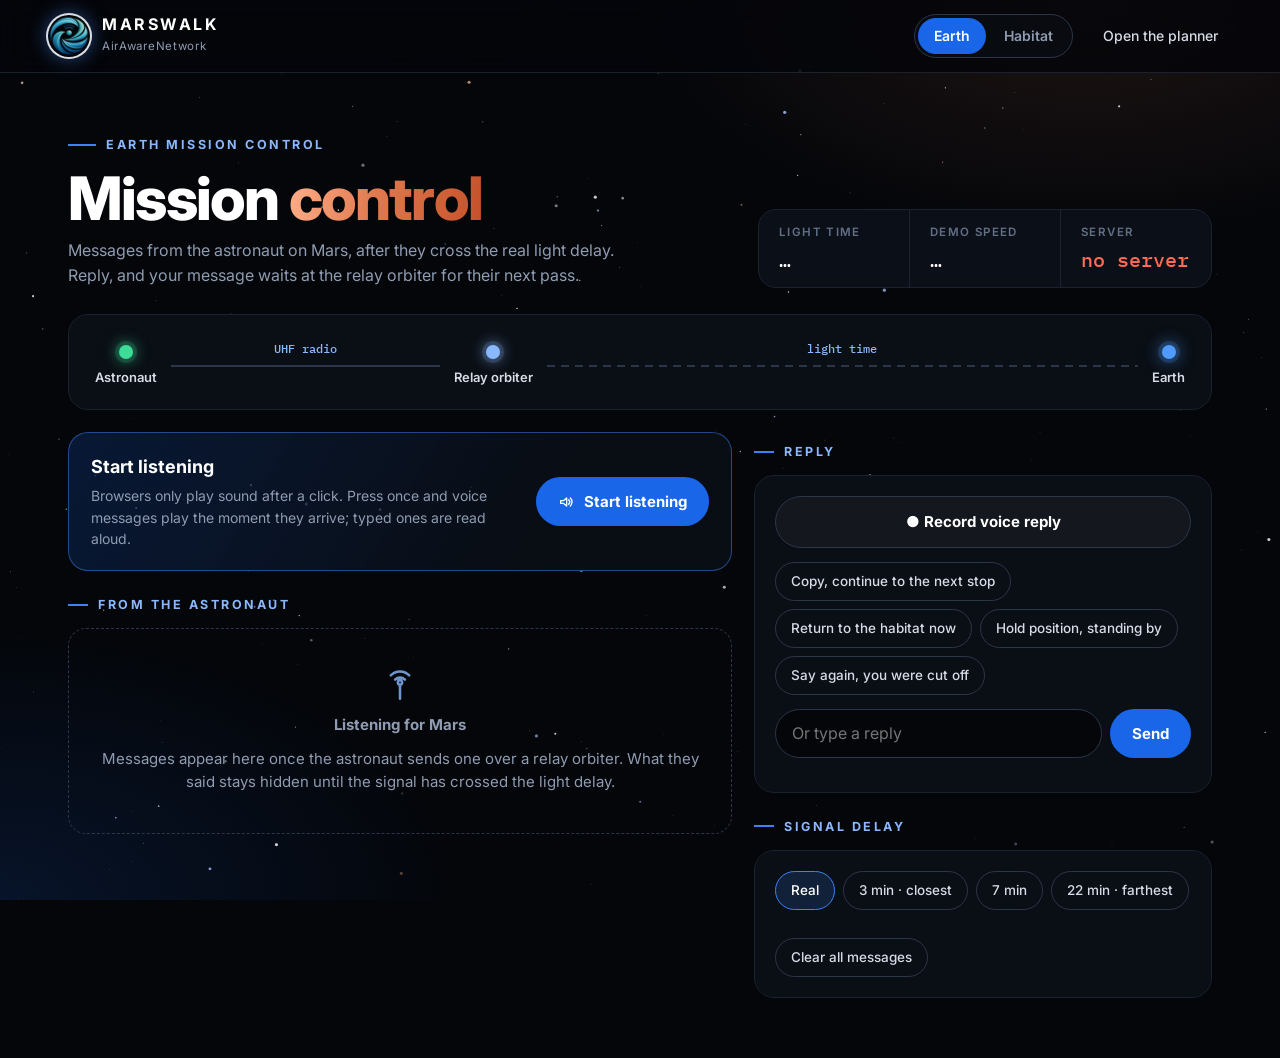
==== commit 545022ab: "Use the AirAwareNetwork PNG logo everywhere: headers, tab icon, favicon, tour badge, suit patch Co-A" ====
--- a/web/control.html
+++ b/web/control.html
@@ -4,7 +4,7 @@
 <meta charset="utf-8">
 <meta name="viewport" content="width=device-width,initial-scale=1,viewport-fit=cover">
 <meta name="theme-color" content="#04060a">
-<link rel="icon" type="image/png" href="img/brand/logo-64.png">
+<link rel="icon" type="image/png" sizes="192x192" href="img/brand/logo-192.png?v=1794691885"><link rel="apple-touch-icon" href="img/brand/logo-192.png?v=1794691885">
 <title>Marswalk · Mission control</title>
 <link rel="preconnect" href="https://fonts.googleapis.com">
 <link rel="preconnect" href="https://fonts.gstatic.com" crossorigin>
@@ -134,7 +134,7 @@
 <body>
 <canvas id="sky" aria-hidden="true"></canvas>
 <header class="top">
-  <a class="brand" href="/" aria-label="Marswalk home"><img src="img/brand/logo-192.png" alt="" width="42" height="42"><span><b>Marswalk</b><small>AirAwareNetwork</small></span></a>
+  <a class="brand" href="/" aria-label="Marswalk home"><img src="img/brand/logo-192.png?v=1794691885" alt="" width="42" height="42"><span><b>Marswalk</b><small>AirAwareNetwork</small></span></a>
   <div class="seg" role="group" aria-label="Which station is this?">
     <button type="button" data-r="earth" aria-pressed="true">Earth</button>
     <button type="button" data-r="pod" aria-pressed="false">Habitat</button>
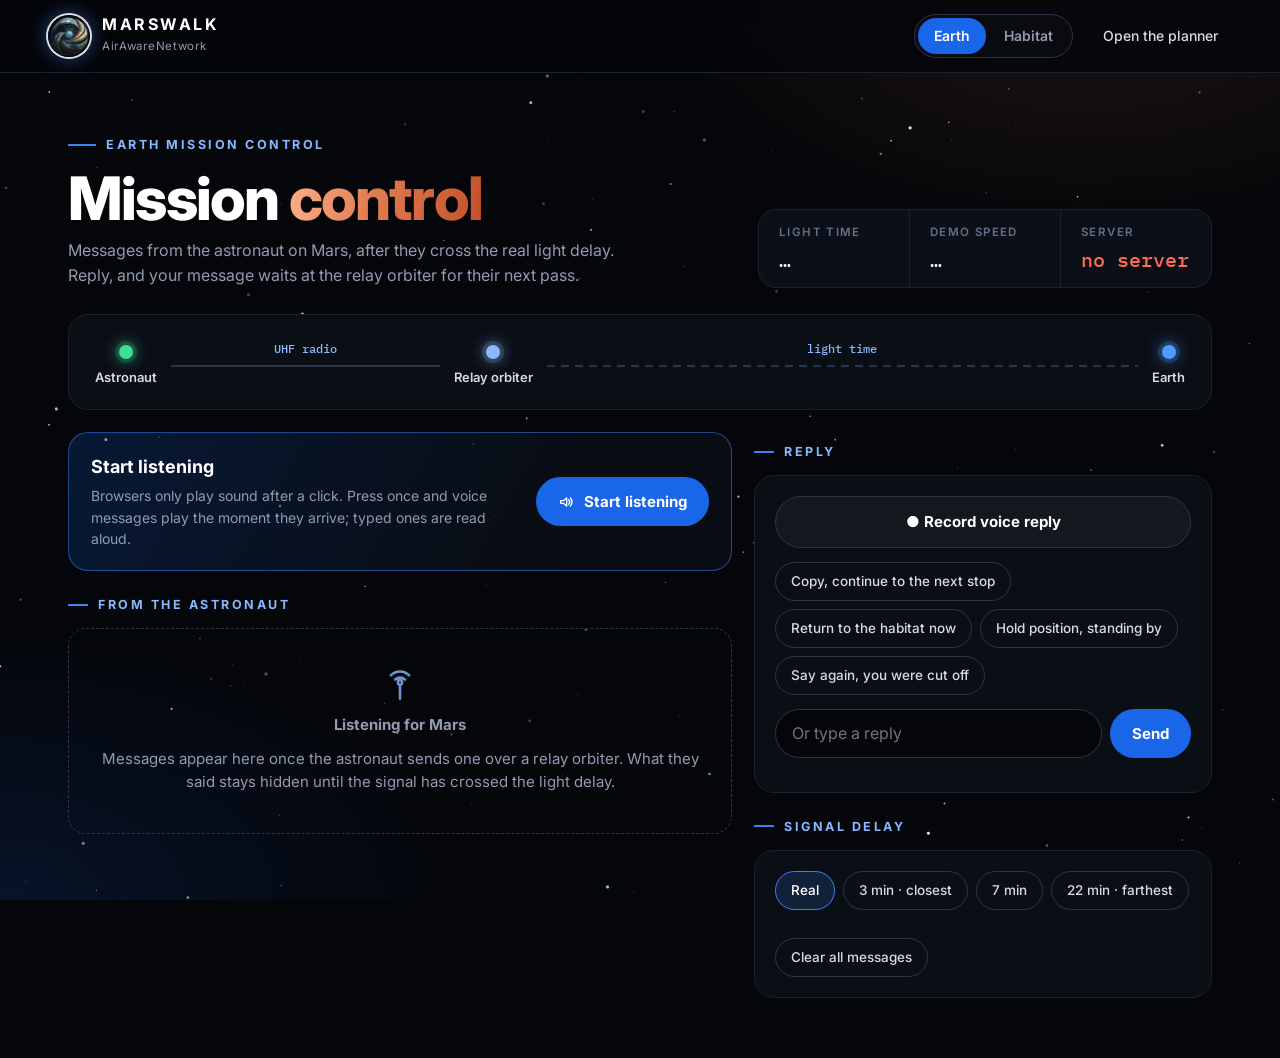
==== commit b38cf0e7: "How it works: routing as a live formula with a square to try and the detour; navigation plays the wa" ====
--- a/web/control.html
+++ b/web/control.html
@@ -68,7 +68,7 @@
 
 /* ---------- two columns ---------- */
 main { display: grid; grid-template-columns: minmax(0, 1.45fr) minmax(0, 1fr); gap: 22px; padding: 22px 0 60px; }
-section { display: grid; gap: 14px; align-content: start; }
+section { display: grid; grid-template-columns: minmax(0, 1fr); gap: 14px; align-content: start; }
 h2 { margin: 10px 0 0; display: flex; align-items: center; gap: 10px; font-size: 12.5px; font-weight: 700; letter-spacing: 0.2em; text-transform: uppercase; color: var(--accent); }
 h2::before { content: ""; width: 20px; height: 2px; background: var(--blue-hi); }
 
@@ -107,17 +107,17 @@
 .empty { display: grid; justify-items: center; gap: 10px; padding: 40px 20px; text-align: center; color: var(--dim); border: 1px dashed var(--line-2); border-radius: 18px; line-height: 1.55; }
 .empty svg { width: 34px; height: 34px; color: var(--accent); opacity: 0.8; }
 
-.box { display: grid; gap: 14px; padding: 20px; border: 1px solid var(--line); border-radius: 20px; background: var(--panel); }
+.box { display: grid; grid-template-columns: minmax(0, 1fr); gap: 14px; padding: 20px; border: 1px solid var(--line); border-radius: 20px; background: var(--panel); }
 .typed { display: flex; gap: 8px; }
 .typed input { flex: 1; min-width: 0; padding: 11px 16px; border: 1px solid var(--line-2); border-radius: 999px; background: var(--bg); color: var(--ink); font: 16px var(--f-body); }
 .typed input:focus { border-color: var(--accent); outline: none; }
 
 @media (max-width: 900px) {
-  .head { grid-template-columns: 1fr; }
+  .head { grid-template-columns: minmax(0, 1fr); }
   .stats { grid-template-columns: repeat(3, minmax(0, 1fr)); }
   .stat { min-width: 0; padding: 12px 14px; }
   .stat b { font-size: 16px; }
-  main { grid-template-columns: 1fr; }
+  main { grid-template-columns: minmax(0, 1fr); }
 }
 @media (max-width: 600px) {
   .top { position: static; gap: 10px; flex-wrap: wrap; padding: 12px 16px; }
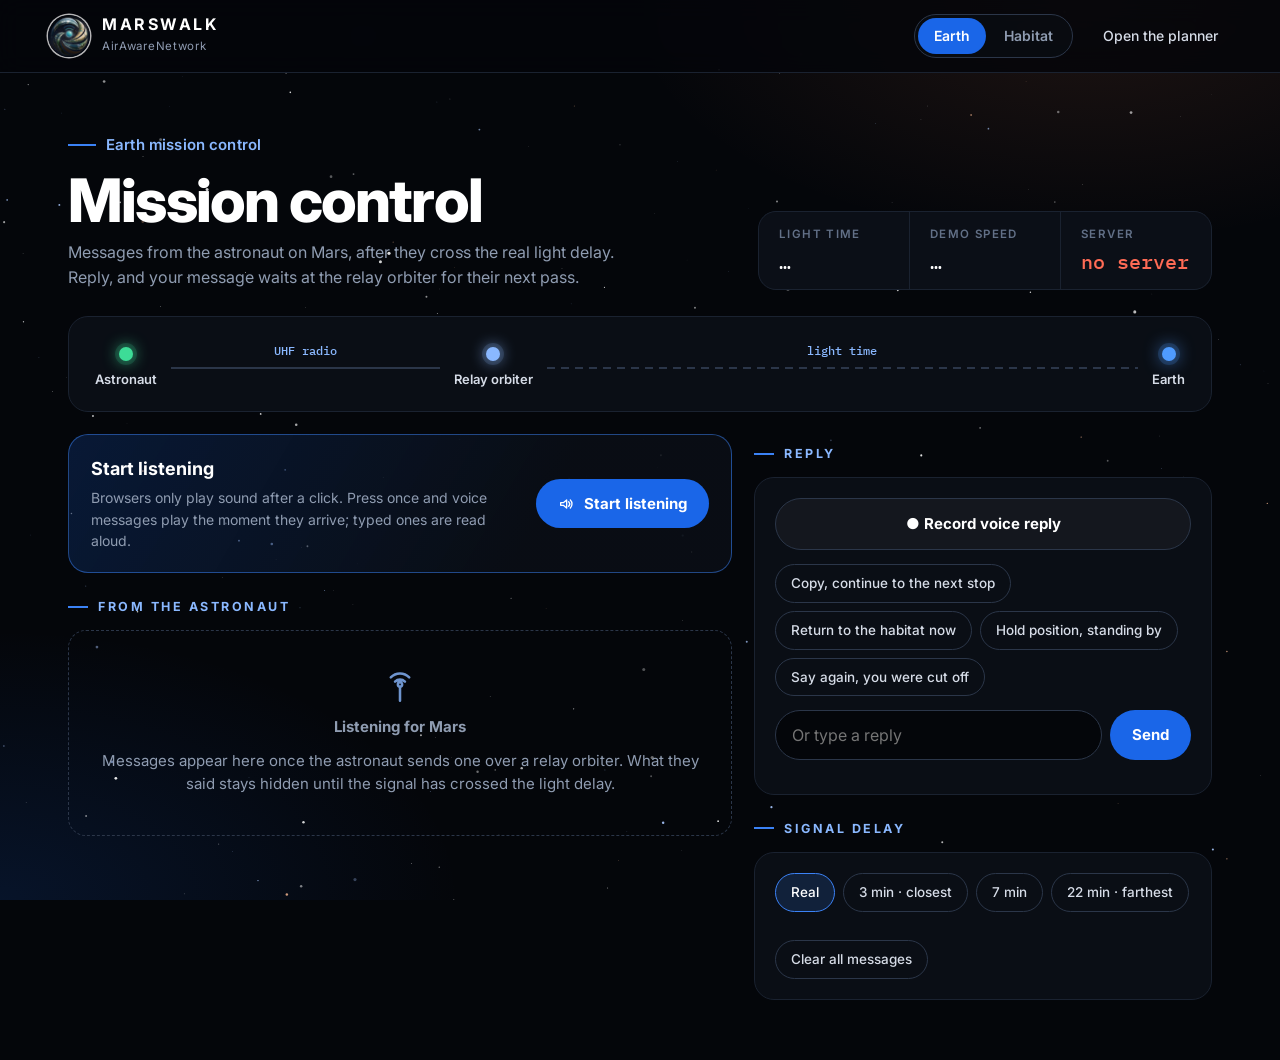
==== commit bc5c55d2: "Draggable homepage Mars, quieter labels and glows, rover parked beside a habitat with a lit interior" ====
--- a/web/control.html
+++ b/web/control.html
@@ -129,6 +129,11 @@
   .route .node { font-size: 12px; }
 }
 @media (prefers-reduced-motion: reduce) { .route.live .line::after, .go.rec.on { animation: none; } }
+
+  /* restraint: quieter labels, fewer glows, one accent moment per page */
+  .eyebrow { text-transform: none !important; letter-spacing: 0.01em !important; font-size: 15px !important; font-weight: 600 !important; }
+  .brand img { box-shadow: 0 0 0 1.5px rgba(255, 255, 255, 0.7) !important; }
+  h1 em { background: none !important; -webkit-text-fill-color: currentColor !important; color: inherit !important; }
 </style>
 </head>
 <body>
